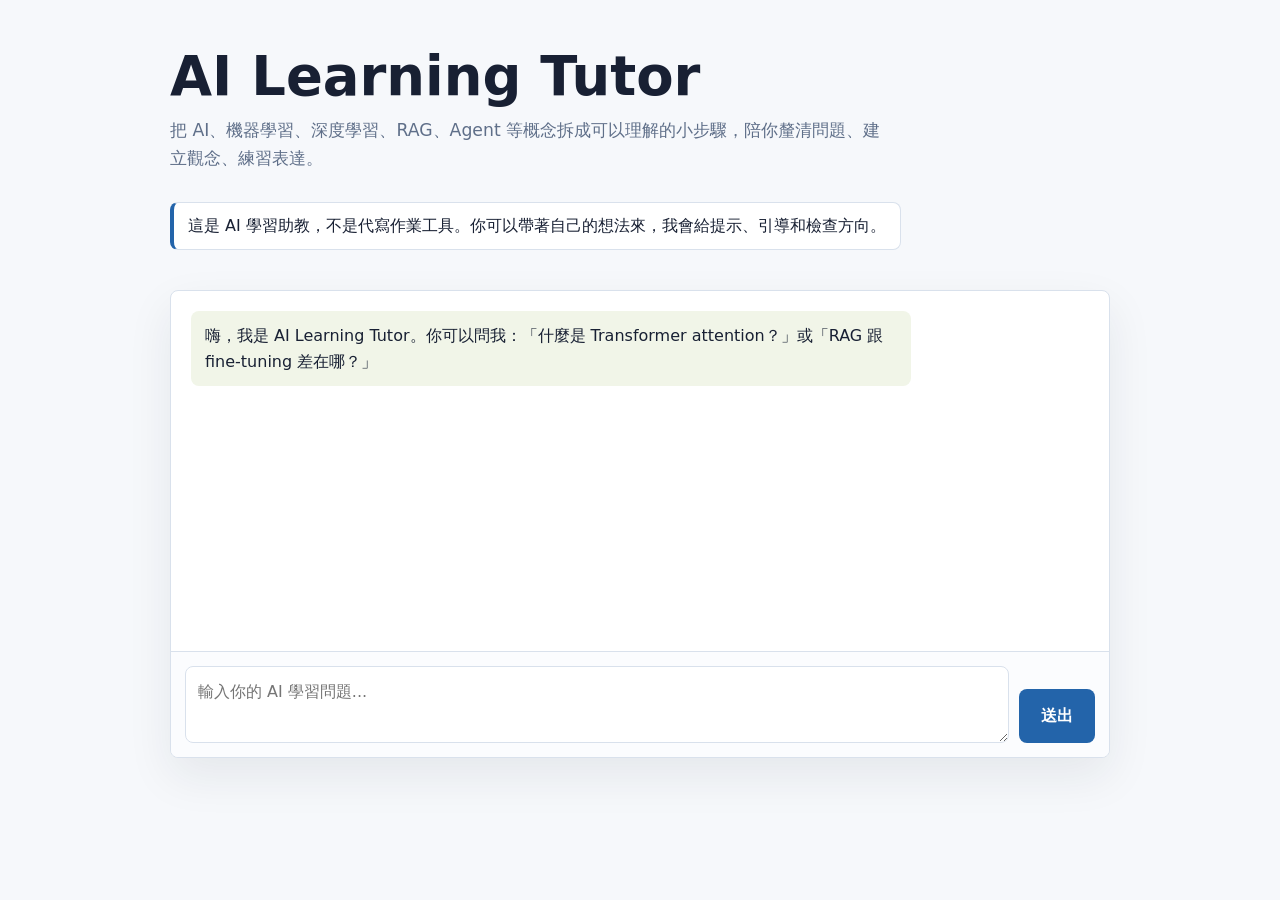
==== templates/index.html @ 22504664 "feat: add web chat entrypoint" ====
<!doctype html>
<html lang="zh-Hant">
  <head>
    <meta charset="utf-8">
    <meta name="viewport" content="width=device-width, initial-scale=1">
    <title>AI Learning Tutor</title>
    <style>
      :root {
        color-scheme: light;
        --bg: #f6f8fb;
        --panel: #ffffff;
        --text: #182033;
        --muted: #5f6f89;
        --accent: #2364aa;
        --accent-dark: #174f89;
        --border: #d9e1ec;
        --user: #e8f1ff;
        --assistant: #f1f5e8;
        --error: #fff0f0;
      }

      * {
        box-sizing: border-box;
      }

      body {
        margin: 0;
        min-height: 100vh;
        background: var(--bg);
        color: var(--text);
        font-family: system-ui, -apple-system, BlinkMacSystemFont, "Segoe UI", sans-serif;
        line-height: 1.6;
      }

      main {
        width: min(940px, calc(100% - 32px));
        margin: 0 auto;
        padding: 48px 0;
      }

      .intro {
        margin-bottom: 24px;
      }

      h1 {
        margin: 0 0 12px;
        font-size: clamp(2rem, 5vw, 3.4rem);
        line-height: 1.05;
        letter-spacing: 0;
      }

      .lead {
        max-width: 720px;
        margin: 0 0 14px;
        color: var(--muted);
        font-size: 1.08rem;
      }

      .note {
        display: inline-block;
        border: 1px solid var(--border);
        border-left: 4px solid var(--accent);
        background: var(--panel);
        padding: 10px 14px;
        border-radius: 8px;
        color: var(--text);
      }

      .chat-shell {
        background: var(--panel);
        border: 1px solid var(--border);
        border-radius: 8px;
        overflow: hidden;
        box-shadow: 0 18px 46px rgba(24, 32, 51, 0.08);
      }

      .messages {
        min-height: 360px;
        max-height: 56vh;
        overflow-y: auto;
        padding: 20px;
      }

      .message {
        width: fit-content;
        max-width: min(720px, 92%);
        margin: 0 0 14px;
        padding: 12px 14px;
        border-radius: 8px;
        white-space: pre-wrap;
      }

      .message.assistant {
        background: var(--assistant);
      }

      .message.user {
        margin-left: auto;
        background: var(--user);
      }

      .message.error {
        background: var(--error);
      }

      form {
        display: grid;
        grid-template-columns: 1fr auto;
        gap: 10px;
        padding: 14px;
        border-top: 1px solid var(--border);
        background: #fbfcfe;
      }

      textarea {
        width: 100%;
        min-height: 54px;
        max-height: 180px;
        resize: vertical;
        border: 1px solid var(--border);
        border-radius: 8px;
        padding: 12px;
        color: var(--text);
        font: inherit;
      }

      button {
        align-self: end;
        min-height: 54px;
        border: 0;
        border-radius: 8px;
        padding: 0 22px;
        background: var(--accent);
        color: #fff;
        font: inherit;
        font-weight: 700;
        cursor: pointer;
      }

      button:hover {
        background: var(--accent-dark);
      }

      button:disabled {
        cursor: wait;
        opacity: 0.65;
      }

      @media (max-width: 640px) {
        main {
          width: min(100% - 20px, 940px);
          padding: 28px 0;
        }

        form {
          grid-template-columns: 1fr;
        }

        button {
          width: 100%;
        }
      }
    </style>
  </head>
  <body>
    <main>
      <section class="intro" aria-labelledby="page-title">
        <h1 id="page-title">AI Learning Tutor</h1>
        <p class="lead">把 AI、機器學習、深度學習、RAG、Agent 等概念拆成可以理解的小步驟，陪你釐清問題、建立觀念、練習表達。</p>
        <p class="note">這是 AI 學習助教，不是代寫作業工具。你可以帶著自己的想法來，我會給提示、引導和檢查方向。</p>
      </section>

      <section class="chat-shell" aria-label="AI Learning Tutor chat">
        <div id="messages" class="messages" aria-live="polite">
          <div class="message assistant">嗨，我是 AI Learning Tutor。你可以問我：「什麼是 Transformer attention？」或「RAG 跟 fine-tuning 差在哪？」</div>
        </div>
        <form id="chat-form">
          <textarea id="message-input" name="message" placeholder="輸入你的 AI 學習問題..." required></textarea>
          <button id="send-button" type="submit">送出</button>
        </form>
      </section>
    </main>

    <script>
      const form = document.querySelector("#chat-form");
      const input = document.querySelector("#message-input");
      const button = document.querySelector("#send-button");
      const messages = document.querySelector("#messages");

      function appendMessage(text, role) {
        const bubble = document.createElement("div");
        bubble.className = `message ${role}`;
        bubble.textContent = text;
        messages.appendChild(bubble);
        messages.scrollTop = messages.scrollHeight;
        return bubble;
      }

      form.addEventListener("submit", async (event) => {
        event.preventDefault();
        const message = input.value.trim();
        if (!message) {
          return;
        }

        appendMessage(message, "user");
        input.value = "";
        input.focus();
        button.disabled = true;
        const thinking = appendMessage("思考中...", "assistant");

        try {
          const response = await fetch("/web-chat", {
            method: "POST",
            headers: {"Content-Type": "application/json"},
            body: JSON.stringify({message, user_id: "web-demo"}),
          });
          const data = await response.json().catch(() => ({}));
          thinking.textContent = data.reply || "我剛剛沒有順利產生回答，請換個問法再試一次。";
          thinking.classList.toggle("error", !response.ok);
        } catch (error) {
          thinking.textContent = "目前連線不太順，請稍後再試一次。";
          thinking.classList.add("error");
        } finally {
          button.disabled = false;
        }
      });
    </script>
  </body>
</html>
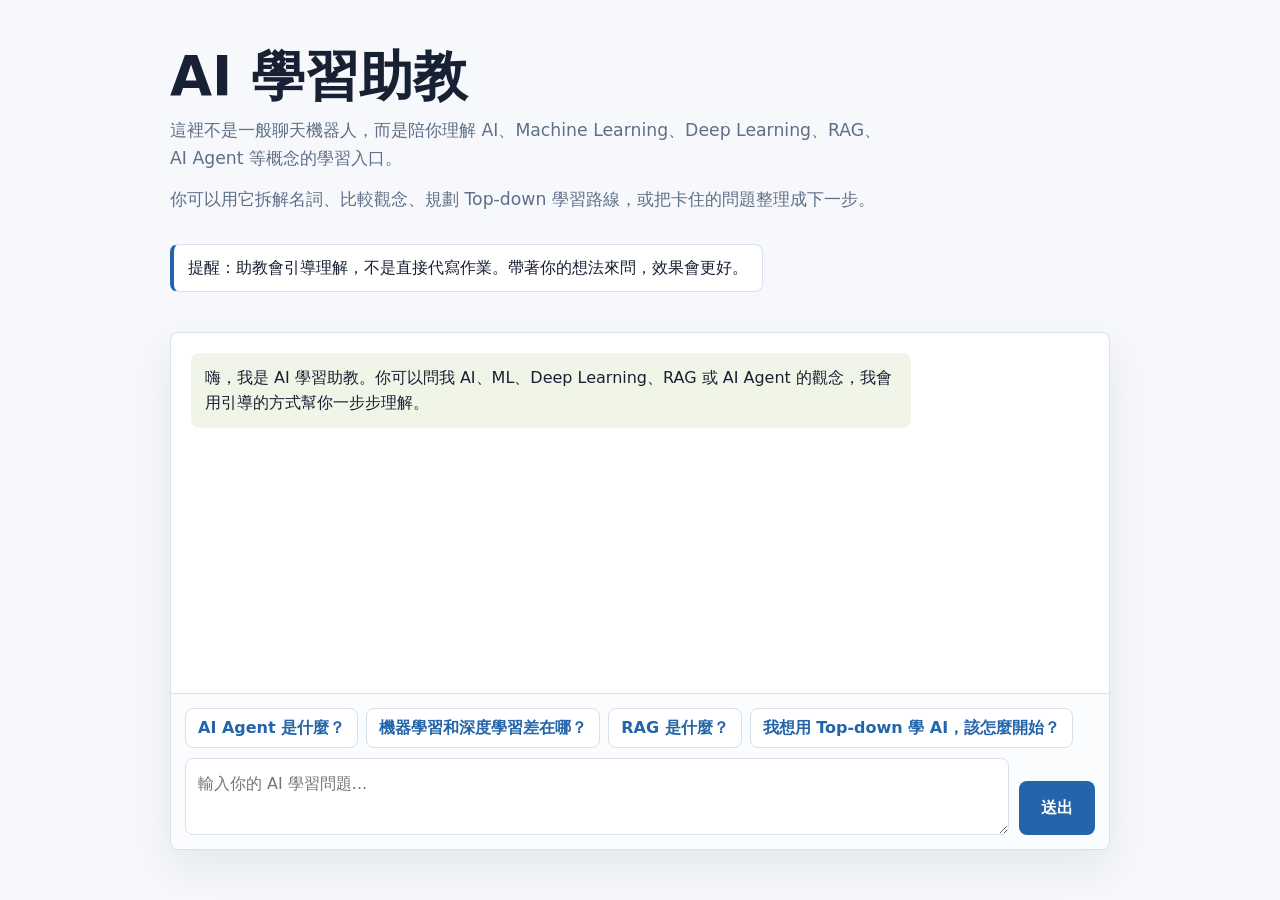
==== commit 449cf275: "feat: improve AI Tutor web chat landing page UX" ====
--- a/templates/index.html
+++ b/templates/index.html
@@ -112,6 +112,30 @@
         background: #fbfcfe;
       }
 
+      .quick-prompts {
+        grid-column: 1 / -1;
+        display: flex;
+        flex-wrap: wrap;
+        gap: 8px;
+      }
+
+      .quick-prompt {
+        min-height: 40px;
+        border: 1px solid var(--border);
+        border-radius: 8px;
+        padding: 0 12px;
+        background: #fff;
+        color: var(--accent);
+        font: inherit;
+        font-weight: 700;
+        cursor: pointer;
+      }
+
+      .quick-prompt:hover {
+        border-color: var(--accent);
+        background: #f4f8ff;
+      }
+
       textarea {
         width: 100%;
         min-height: 54px;
@@ -124,7 +148,7 @@
         font: inherit;
       }
 
-      button {
+      .send-button {
         align-self: end;
         min-height: 54px;
         border: 0;
@@ -137,7 +161,7 @@
         cursor: pointer;
       }
 
-      button:hover {
+      .send-button:hover {
         background: var(--accent-dark);
       }
 
@@ -152,11 +176,33 @@
           padding: 28px 0;
         }
 
+        .lead {
+          font-size: 1rem;
+        }
+
+        .messages {
+          min-height: 320px;
+          max-height: 58vh;
+          padding: 14px;
+        }
+
+        .message {
+          max-width: 100%;
+          padding: 12px;
+        }
+
         form {
           grid-template-columns: 1fr;
-        }
-
-        button {
+          padding: 12px;
+        }
+
+        .quick-prompts {
+          display: grid;
+          grid-template-columns: 1fr;
+        }
+
+        .quick-prompt,
+        .send-button {
           width: 100%;
         }
       }
@@ -165,18 +211,25 @@
   <body>
     <main>
       <section class="intro" aria-labelledby="page-title">
-        <h1 id="page-title">AI Learning Tutor</h1>
-        <p class="lead">把 AI、機器學習、深度學習、RAG、Agent 等概念拆成可以理解的小步驟，陪你釐清問題、建立觀念、練習表達。</p>
-        <p class="note">這是 AI 學習助教，不是代寫作業工具。你可以帶著自己的想法來，我會給提示、引導和檢查方向。</p>
+        <h1 id="page-title">AI 學習助教</h1>
+        <p class="lead">這裡不是一般聊天機器人，而是陪你理解 AI、Machine Learning、Deep Learning、RAG、AI Agent 等概念的學習入口。</p>
+        <p class="lead">你可以用它拆解名詞、比較觀念、規劃 Top-down 學習路線，或把卡住的問題整理成下一步。</p>
+        <p class="note">提醒：助教會引導理解，不是直接代寫作業。帶著你的想法來問，效果會更好。</p>
       </section>
 
       <section class="chat-shell" aria-label="AI Learning Tutor chat">
         <div id="messages" class="messages" aria-live="polite">
-          <div class="message assistant">嗨，我是 AI Learning Tutor。你可以問我：「什麼是 Transformer attention？」或「RAG 跟 fine-tuning 差在哪？」</div>
+          <div class="message assistant">嗨，我是 AI 學習助教。你可以問我 AI、ML、Deep Learning、RAG 或 AI Agent 的觀念，我會用引導的方式幫你一步步理解。</div>
         </div>
         <form id="chat-form">
+          <div class="quick-prompts" aria-label="快速問題">
+            <button class="quick-prompt" type="button">AI Agent 是什麼？</button>
+            <button class="quick-prompt" type="button">機器學習和深度學習差在哪？</button>
+            <button class="quick-prompt" type="button">RAG 是什麼？</button>
+            <button class="quick-prompt" type="button">我想用 Top-down 學 AI，該怎麼開始？</button>
+          </div>
           <textarea id="message-input" name="message" placeholder="輸入你的 AI 學習問題..." required></textarea>
-          <button id="send-button" type="submit">送出</button>
+          <button id="send-button" class="send-button" type="submit">送出</button>
         </form>
       </section>
     </main>
@@ -186,6 +239,8 @@
       const input = document.querySelector("#message-input");
       const button = document.querySelector("#send-button");
       const messages = document.querySelector("#messages");
+      const quickPrompts = document.querySelectorAll(".quick-prompt");
+      let isSubmitting = false;
 
       function appendMessage(text, role) {
         const bubble = document.createElement("div");
@@ -196,8 +251,19 @@
         return bubble;
       }
 
+      quickPrompts.forEach((promptButton) => {
+        promptButton.addEventListener("click", () => {
+          input.value = promptButton.textContent;
+          input.focus();
+        });
+      });
+
       form.addEventListener("submit", async (event) => {
         event.preventDefault();
+        if (isSubmitting) {
+          return;
+        }
+
         const message = input.value.trim();
         if (!message) {
           return;
@@ -206,8 +272,14 @@
         appendMessage(message, "user");
         input.value = "";
         input.focus();
+        isSubmitting = true;
         button.disabled = true;
-        const thinking = appendMessage("思考中...", "assistant");
+        button.textContent = "整理中...";
+        form.setAttribute("aria-busy", "true");
+        quickPrompts.forEach((promptButton) => {
+          promptButton.disabled = true;
+        });
+        const thinking = appendMessage("助教正在整理答案...", "assistant");
 
         try {
           const response = await fetch("/web-chat", {
@@ -216,13 +288,27 @@
             body: JSON.stringify({message, user_id: "web-demo"}),
           });
           const data = await response.json().catch(() => ({}));
-          thinking.textContent = data.reply || "我剛剛沒有順利產生回答，請換個問法再試一次。";
-          thinking.classList.toggle("error", !response.ok);
+          if (!response.ok) {
+            console.error("Web chat request failed", {status: response.status, data});
+            thinking.textContent = "助教剛剛有點卡住，請稍後再試一次。";
+            thinking.classList.add("error");
+            return;
+          }
+
+          thinking.textContent = data.reply || "助教剛剛有點卡住，請稍後再試一次。";
+          thinking.classList.toggle("error", !data.reply);
         } catch (error) {
-          thinking.textContent = "目前連線不太順，請稍後再試一次。";
+          console.error("Web chat request error", error);
+          thinking.textContent = "助教剛剛有點卡住，請稍後再試一次。";
           thinking.classList.add("error");
         } finally {
+          isSubmitting = false;
           button.disabled = false;
+          button.textContent = "送出";
+          form.removeAttribute("aria-busy");
+          quickPrompts.forEach((promptButton) => {
+            promptButton.disabled = false;
+          });
         }
       });
     </script>
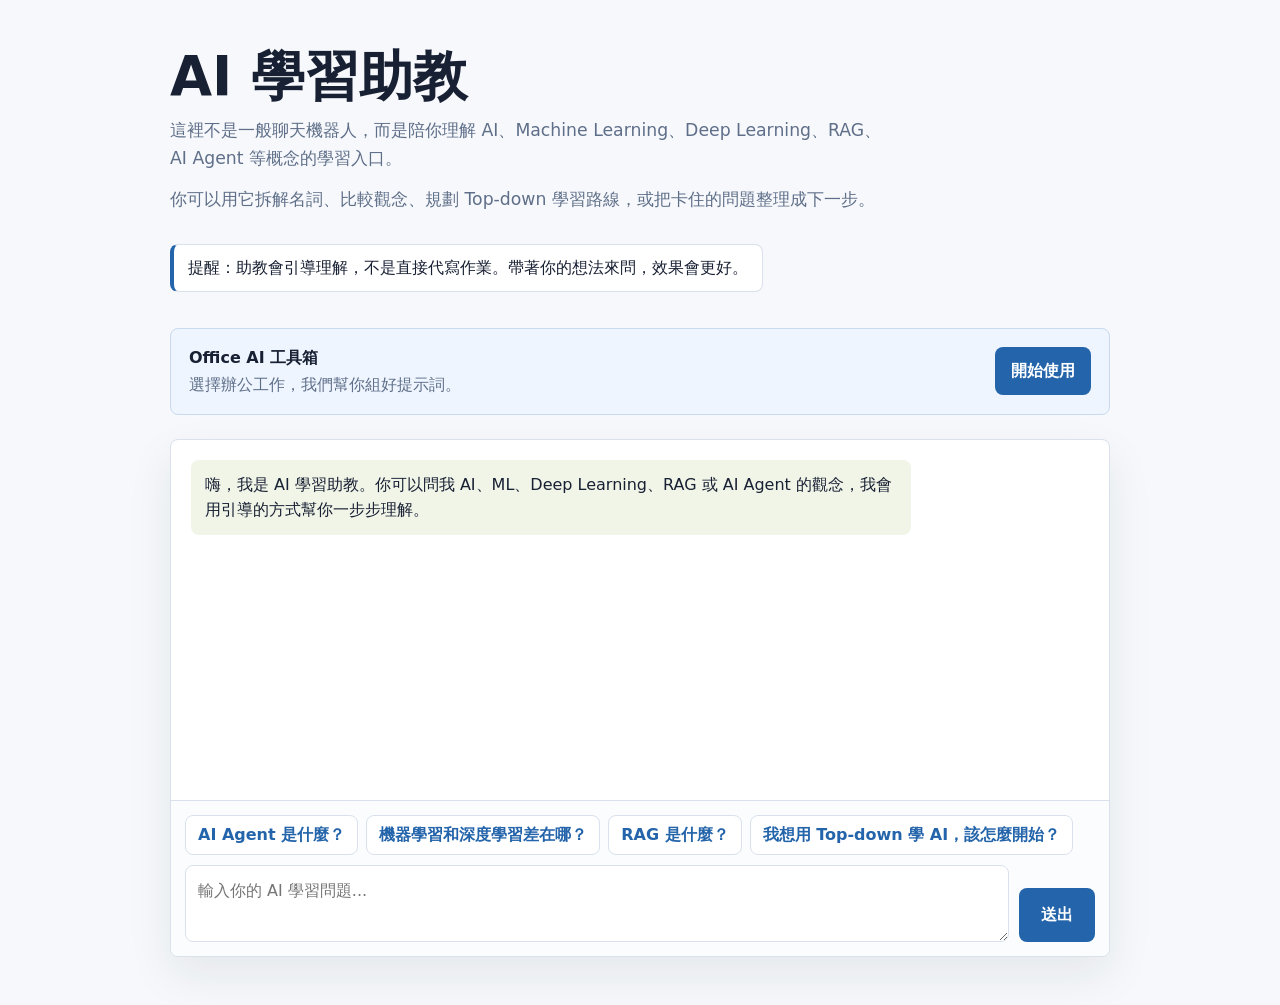
==== commit 48550819: "feat: add Office AI prompt builder" ====
--- a/templates/index.html
+++ b/templates/index.html
@@ -66,6 +66,42 @@
         color: var(--text);
       }
 
+      .tool-entry {
+        display: flex;
+        align-items: center;
+        justify-content: space-between;
+        gap: 18px;
+        margin-top: 20px;
+        border: 1px solid #c9d9ee;
+        border-radius: 8px;
+        padding: 16px 18px;
+        background: #eef5ff;
+      }
+
+      .tool-entry strong,
+      .tool-entry span {
+        display: block;
+      }
+
+      .tool-entry span {
+        margin-top: 2px;
+        color: var(--muted);
+      }
+
+      .tool-entry a {
+        flex: 0 0 auto;
+        border-radius: 8px;
+        padding: 11px 16px;
+        background: var(--accent);
+        color: #fff;
+        font-weight: 700;
+        text-decoration: none;
+      }
+
+      .tool-entry a:hover {
+        background: var(--accent-dark);
+      }
+
       .chat-shell {
         background: var(--panel);
         border: 1px solid var(--border);
@@ -204,6 +240,15 @@
         .quick-prompt,
         .send-button {
           width: 100%;
+        }
+
+        .tool-entry {
+          align-items: stretch;
+          flex-direction: column;
+        }
+
+        .tool-entry a {
+          text-align: center;
         }
       }
     </style>
@@ -215,6 +260,13 @@
         <p class="lead">這裡不是一般聊天機器人，而是陪你理解 AI、Machine Learning、Deep Learning、RAG、AI Agent 等概念的學習入口。</p>
         <p class="lead">你可以用它拆解名詞、比較觀念、規劃 Top-down 學習路線，或把卡住的問題整理成下一步。</p>
         <p class="note">提醒：助教會引導理解，不是直接代寫作業。帶著你的想法來問，效果會更好。</p>
+        <aside class="tool-entry" aria-label="Office AI 工具箱入口">
+          <div>
+            <strong>Office AI 工具箱</strong>
+            <span>選擇辦公工作，我們幫你組好提示詞。</span>
+          </div>
+          <a href="{{ url_for('office_ai_page') }}">開始使用</a>
+        </aside>
       </section>
 
       <section class="chat-shell" aria-label="AI Learning Tutor chat">
@@ -285,7 +337,7 @@
           const response = await fetch("/web-chat", {
             method: "POST",
             headers: {"Content-Type": "application/json"},
-            body: JSON.stringify({message, user_id: "web-demo"}),
+            body: JSON.stringify({message}),
           });
           const data = await response.json().catch(() => ({}));
           if (!response.ok) {
